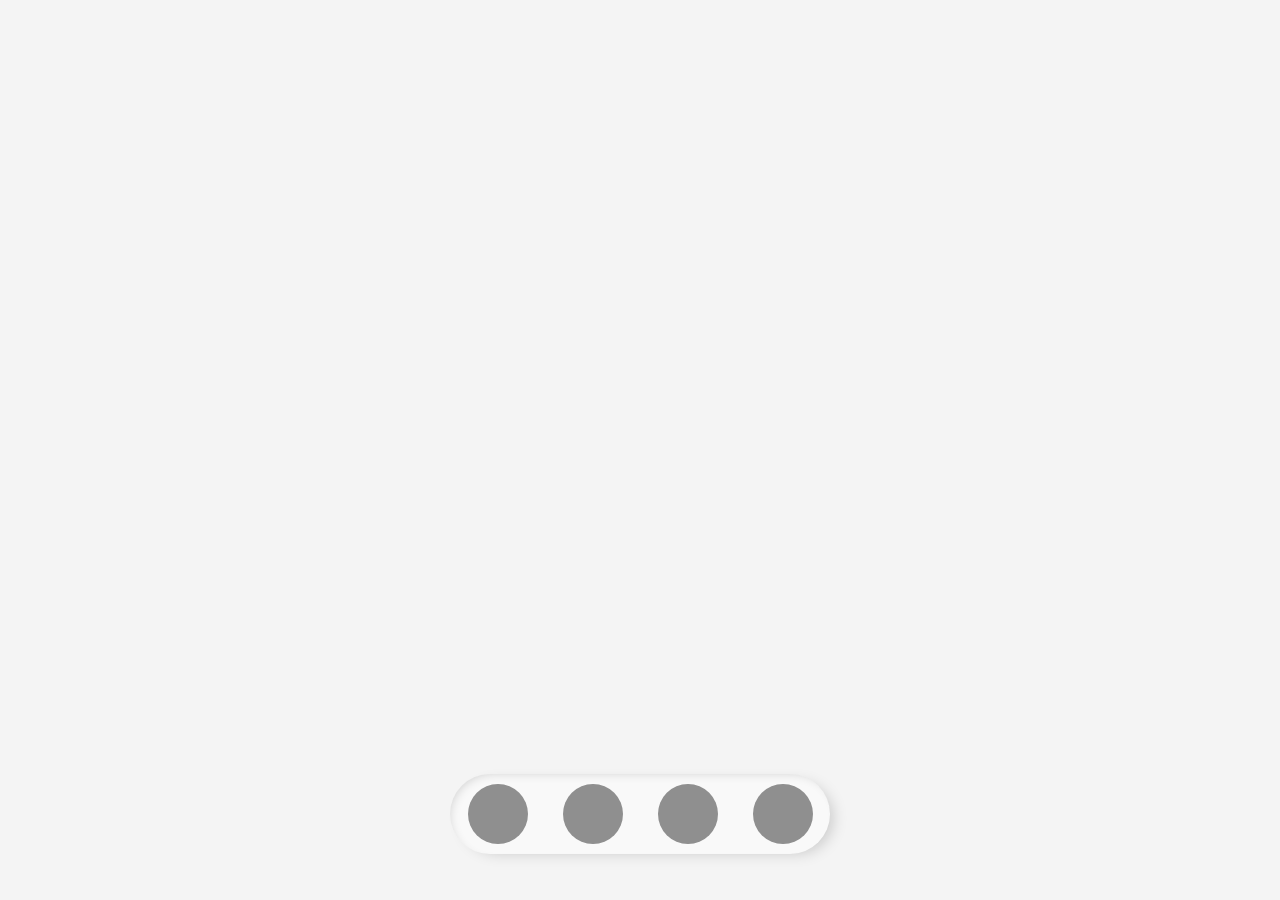
==== controlPanel.html @ 7e00757a "first commit" ====
<!DOCTYPE html>
<html lang="en">

<head>
    <meta charset="UTF-8">
    <meta name="viewport" content="width=device-width, initial-scale=1.0">
    <link rel="stylesheet" href="style.css">
    <link rel="icon" href="test.jpg">
    <title>Manager</title>
</head>

<body>

    <header class="container">
        <div class="block-1">
            <div class="inner-block">
                
            </div>
        </div>
        <div class="block-2">
            <div class="inner-block app-block">
                <div class="app-icon icon-click" id="file-app-icon">
                    <div class="icon"></div>
                </div>
                <div class="app-icon icon-click" id="display-app-icon">
                    <div class="icon"></div>
                </div>
                <div class="app-icon icon-click" id="music-app-icon">
                    <div class="icon"></div>
                </div>
                <div class="app-icon icon-click" id="setting-app-icon">
                    <div class="icon"></div>
                </div>
            </div>
        </div>
    </header>

    <section class="file-manager">
        <div class="content">
            <div class="intput-filename">
                    <form class="form-create">
                        <div class="input-filename-group">
                            <div class="input-group">
                                <input type="text" name="foldername" placeholder="Name">
                            </div>
                            <div class="button-create-file-group">
                                <button class="button-cancel">Cancel</button>
                                <button class="button-create" type="submit">Create</button>
                            </div>
                        </div>
                    </form>
            </div>
            <div class="manager">
                <div><a href="/pageUploadFile">UploadFile⬆️</a></div>
                <div class="group-drop">
                    <nav class="head-drop">CreateFoler</nav>
                </div>
            </div>
            <div class="btn-close-window" id="close-file">
                <div class="burger-bar">
                    <img src="arrow-down-solid-full.svg" alt="">
                </div>
            </div>
            <div class="display-data">
                <div>Hello</div>
                <div>Hello</div>
                <div>Hello</div>
                <div>Hello</div>
                <div>Hello</div>
                <div>Hello</div>
                <div>Hello</div>
                <div>Hello</div>
                <div>Hello</div>
                <div>Hello</div>
                <div>Hello</div>
                <div>Hello</div>
                <div>Hello</div>
                <div>Hello</div>
                <div>Hello</div>
                <div>Hello</div>
                <div>Hello</div>
                <div>Hello</div>
                <div>Hello</div>
                <div>Hello</div>
                <div>Hello</div>
                <div>Hello</div>
                <div>Hello</div>
                <div>Hello</div>
                <div>Hello</div>
                <div>Hello</div>
                <div>Hello</div>
                <div>Hello</div>
                <div>Hello</div>
                <div>Hello</div>
                <div>Hello</div>
                <div>Hello</div>
                <div>Hello</div>
                <div>Hello</div>
            </div>
        </div>
    </section>

    <section class="display">
        <div class="content">
            <div class="btn-close-window" id="close-display">
                <div class="burger-bar">
                    <img src="arrow-down-solid-full.svg" alt="">
                </div>
            </div>
            <button class="btn-event" id="btn-clear-display">clear</button>
            <button class="btn-event" id="btn-showImage">showImage</button>
            <button class="btn-event" id="btn-play-music">play</button>
            <button class="btn-event" id="btn-stop-music">stop</button>
        </div>
        <!-- <div class="sound-box">
            <span>sound</span><input type="range" min="0" max="100" class="sound-level">
        </div> -->
    </section>

    <section class="music">
        <div class="content">
            <div class="btn-close-window" id="close-music">
                <div class="burger-bar">
                    <img src="arrow-down-solid-full.svg" alt="">
                </div>
            </div>
        </div>
    </section>

    <section class="setting">
        <div class="content">
            <div class="btn-close-window" id="close-setting">
                <div class="burger-bar">
                    <img src="arrow-down-solid-full.svg" alt="">
                </div>
            </div>
            <a href="/update">update</a>
        </div>
    </section>

    <!-- <a href="/pageUploadFile">uploadFile</a>
    <button class="btn">click</button> -->

    <script src="script.js">

    </script>

</body>

</html>
---- style.css ----
:root {
    --primary-color: #F9F9F9;
    --bg-color: #F4F4F4;
    --shadow-box: 8px 4px 16px -6px rgba(0, 0, 0, 0.2);
    --shadow-box-2: 0 0 16px 0 rgba(0, 0, 0, 0.2);
    --icon-color: rgb(149, 149, 149);
}

* {
    padding: 0;
    margin: 0;
    box-sizing: border-box;
}

.container {
    width: 100svw;
    height: 100svh;
    background: var(--bg-color);
}

/* .block-1, */
.block-2 {
    position: fixed;
    top: 86%;
    left: 50%;
    transform: translateX(-50%);
    width: 80%;
    max-width: 380px;
    height: 80px;
    background: #F9F9F9;
    border-radius: 50rem;
    box-shadow: 8px 4px 16px -6px rgba(0, 0, 0, 0.2);
    /* overflow: hidden; */
    z-index: 2;
}

.inner-block {
    width: 100%;
    height: 100%;
    border-radius: inherit;
    box-shadow: inset 4px 4px 12px -6px rgba(0, 0, 0, 0.2);
}

.app-block {
    width: 100%;
    height: 100%;
    display: flex;
    align-items: center;
    justify-content: space-around;
    /* gap: 2%; */
}

.app-icon {
    display: flex;
    flex-direction: column;
    align-items: center;
    justify-content: center;
}

.icon {
    height: 60px;
    aspect-ratio: 1/1;
    background: rgb(143, 143, 143);
    border-radius: 50%;
    transform: scale(1);
    transition: transform 0.3s;
}

/* App Animation */

.app-icon:hover > .icon {
    transform: scale(1.1);
    transition: transform 0.3s;
}

/* App Animation */


.file-manager, .display, .music, .setting {
    display: flex;
    flex-direction: column;
    gap: 1rem;
    padding: 1rem;
    position: fixed;
    left: 0;
    top: 100%;
    background: var(--bg-color);
    /* overflow: hidden; */
    width: 100svw;
    height: 82svh;
    transition: top 0.3s;
    transition-timing-function: ease-out;
    z-index: 1;
    background: transparent;
    z-index: 1;
}

.btn-close-window {
    position: absolute;
    top: 101%;
    left: 50%;
    transform: translateX(-50%);
}

.burger-bar {
    width: 30px;
    display: grid;
    place-items: center;
    aspect-ratio: 1/1;
    background: none;
    user-select: none;
}

.burger-bar > img{
    opacity: 0.5;
}

/* .bar-1, .bar-2, .bar-3 {
    width: 100%;
    height: 7px;
    margin: 0.2rem 0;
    border-radius: 0.1rem;
}

.bar-1 {
    background: var(--icon-color);
    transform: rotate(45deg) translate(8px , 8px);
}

.bar-2 {
    background: rgba(red, green, blue, 0.0); 
}

.bar-3 {
    background: var(--icon-color);
    transform: rotate(-45deg) translate(6px , -6.5px);
} */

.file-manager .content {
    position: relative;
    display: flex;
    flex-direction: column;
    justify-items: start;
    align-items: start;
    width: 100%;
    height: 100%;
    background: var(--bg-color);
    box-shadow: var(--shadow-box-2);
    border-radius: 1rem;
    padding: 1rem 3rem;
    /* overflow-y: scroll; */
}

.display-data {
    width: 100%;
    height: 100%;
    border-top: 1px solid gray;
    border-bottom: 1px solid gray;
    /* border-radius: 1rem; */
    overflow-y: scroll;
    padding: 0 1rem;
}

.display-data > div {
    padding: 0.5rem;
}

.display-data > div:hover {
    background: rgb(217, 217, 217);
}

/* 1. กำหนดความกว้างของ Scrollbar */
.display-data::-webkit-scrollbar {
  width: 12px;                /* ความกว้างสำหรับแนวตั้ง */
  height: 12px;               /* ความสูงสำหรับแนวนอน */
}

/* 2. ปรับแต่งพื้นหลัง (Track) */
.display-data::-webkit-scrollbar-track {
  background: #ffffff;        /* สีพื้นหลัง */
  border-radius: 10px;        /* ความโค้งมน */
}

/* 3. ปำรบแต่งส่วนที่เลื่อนได้ (Thumb) */
.display-data::-webkit-scrollbar-thumb {
  background: #ababab;           /* สีของแถบเลื่อน */
  border-radius: 10px;        /* ความโค้งมน */
  border: 2px solid #f1f1f1;  /* สร้างช่องว่างรอบ thumb */
}

/* 4. ปรับแต่งเมื่อนำเมาส์ไปวาง (Hover) */
.display-data::-webkit-scrollbar-thumb:hover {
  background: #dbdbdb;           /* สีเมื่อ hover */
}

.content {
    position: relative;
    display: grid;
    grid-template-columns: repeat(auto-fill, minmax(80px, 1fr));
    grid-auto-rows: minmax(80px, auto);
    align-content: end;
    /* justify-content: center; */
    /* grid-auto-flow: row dense; */
    /* direction: rtl; */
    justify-items: center;
    align-items: center;
    gap: 1rem;
    width: 100%;
    height: 100%;
    background: var(--bg-color);
    box-shadow: var(--shadow-box-2);
    border-radius: 1rem;
    padding: 1rem 1rem;
    /* overflow: hidden; */
}

.btn-event {
    width: 80px;
    height: 80px;
}

.manager {
    width: 100%;
    /* height: 50px; */
    /* background: rgb(204, 0, 0); */
    border-radius: 0.5rem;
    display: flex;
    align-items: center;
    justify-content: space-between;
}

.manager a {
    color: black;
    text-decoration: none;
    font-family: Arial, Helvetica, sans-serif;
    user-select: none;
}

.head-drop {
    cursor: default;
    padding: 0.2rem 0.4rem;
    background: var(--bg-color);
    user-select: none;
}

/* CREATE FILE SECTION */
.intput-filename {
    position: absolute;
    top: 0;
    left: 0;
    width: 100%;
    height: 100%;
    display: none;
    place-items: center;
    z-index: 3;
    /* background: rgba(0, 0, 0, 0.3); */
}

.input-filename-group {
    display: flex;
    flex-direction: column;
    gap: 1rem;
    padding: 1rem;
    background: var(--icon-color);
    border-radius: 0.5rem;
    color: white;
}

.button-create-file-group {
    display: flex;
    align-items: center;
    justify-content: space-between;
    padding: 0 1rem;
    
}

.input-group > input {
    padding: 0.2rem;
    border-radius: 0.2rem;
    border: none;
}

.input-group > input:focus {
    outline: none;
}

.button-create-file-group > button{
    border: none;
    padding: 0.3rem;
    border-radius: 0.2rem;
}




/* .sound-box  p , .sound-box  input{
    display: block;
} */


/* File-Manager Style */

/* File-Manager Style */

/* Display Style */

/* Display Style */

/* Music Style */

/* Music Style */

/* Setting Style */

/* Setting Style */

@media screen and (max-width: 768px) {

    .file-manager .content {
        padding: 2rem;
    }

    .display-data {
        padding: 0;
    }

    .block-2 {
        height: 65px;
    }

    .icon {
        height: 50px;
    }
}

@media screen and (min-width: 768px){
    
    .container {
        padding: 1rem 30%;
    }

    .file-manager, .display, .music, .setting {
        padding: 1rem 20%;
    }
}
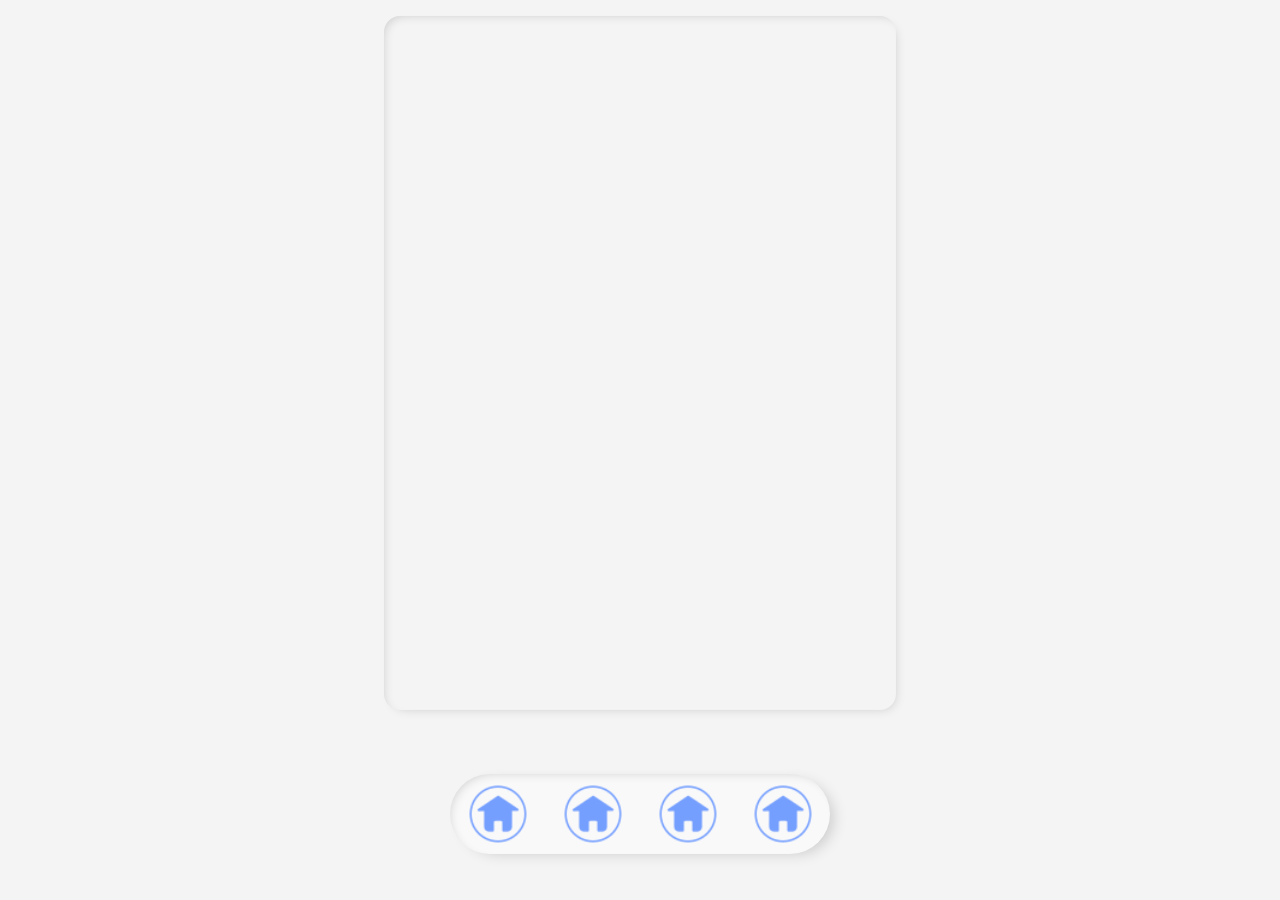
==== commit bf1d73f8: "update icon to UI" ====
--- a/controlPanel.html
+++ b/controlPanel.html
@@ -14,7 +14,9 @@
     <header class="container">
         <div class="block-1">
             <div class="inner-block">
-                
+                <div class="layout-block">
+
+                </div>
             </div>
         </div>
         <div class="block-2">
--- a/style.css
+++ b/style.css
@@ -16,6 +16,13 @@
     width: 100svw;
     height: 100svh;
     background: var(--bg-color);
+}
+
+.block-1 {
+    width: 100%;
+    height: 80%;
+    box-shadow: 4px 4px 12px -6px rgba(0, 0, 0, 0.2);
+    border-radius: 1rem;
 }
 
 /* .block-1, */
@@ -41,6 +48,10 @@
     box-shadow: inset 4px 4px 12px -6px rgba(0, 0, 0, 0.2);
 }
 
+.layout-block {
+    
+}
+
 .app-block {
     width: 100%;
     height: 100%;
@@ -60,17 +71,23 @@
 .icon {
     height: 60px;
     aspect-ratio: 1/1;
-    background: rgb(143, 143, 143);
+    /* background: rgb(143, 143, 143); */
+    background: url("./file_souce/bitmap.png");
+    background-repeat: no-repeat;
+    background-position: center center;
+    background-size: cover;
+    box-shadow: 0 0 0 0 white;
     border-radius: 50%;
     transform: scale(1);
-    transition: transform 0.3s;
+    transition: transform 0.3s, box-shadow 0.3s;
 }
 
 /* App Animation */
 
 .app-icon:hover > .icon {
     transform: scale(1.1);
-    transition: transform 0.3s;
+    box-shadow: 0 0 3px 2px rgb(220, 220, 220);
+    transition: transform 0.3s, box-shadow 0.3s;
 }
 
 /* App Animation */
@@ -340,6 +357,6 @@
     }
 
     .file-manager, .display, .music, .setting {
-        padding: 1rem 20%;
+        padding: 1rem 30%;
     }
 }
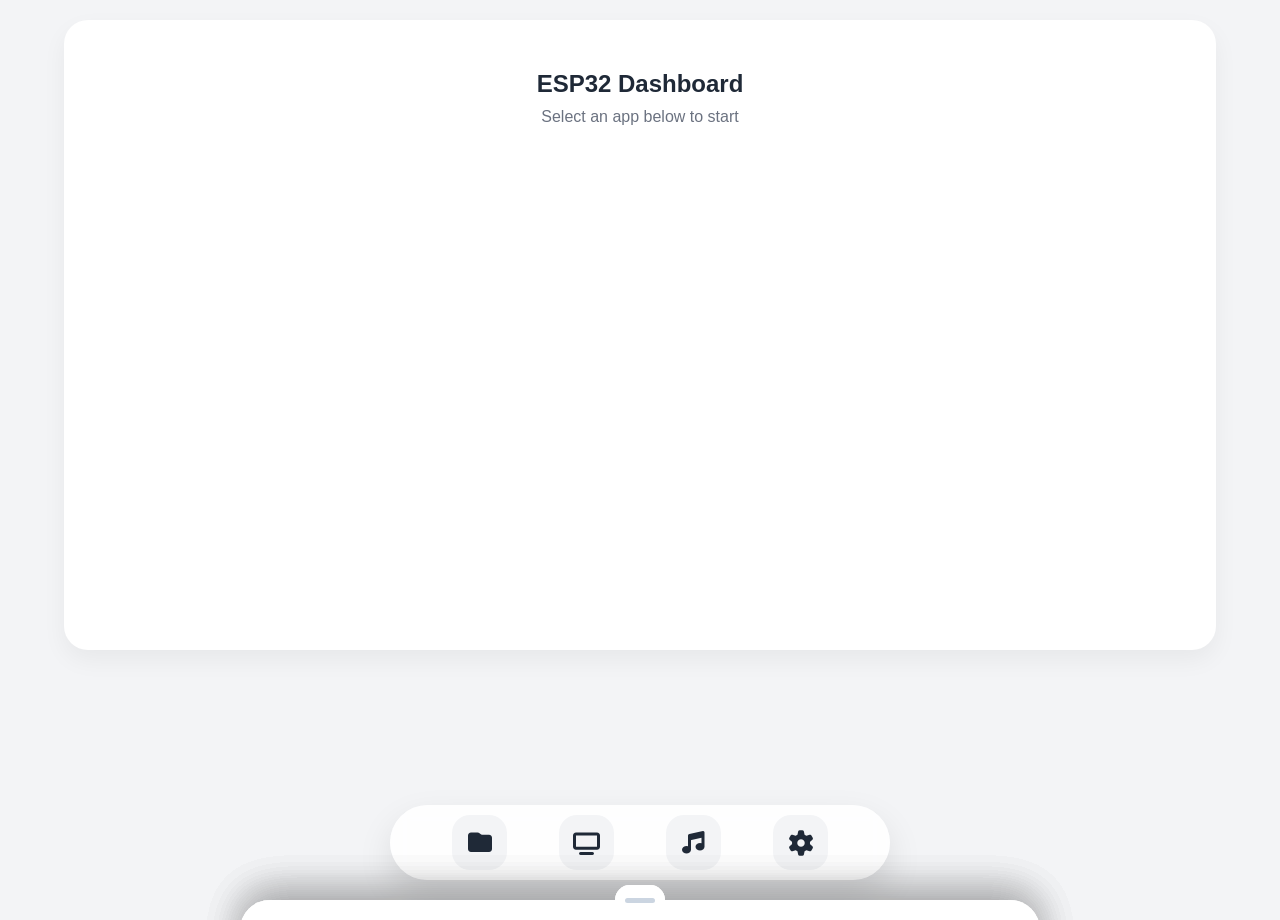
==== commit 97930753: "update music player and preview image after show image on tft display and filemanager section" ====
--- a/controlPanel.html
+++ b/controlPanel.html
@@ -1,152 +1,253 @@
 <!DOCTYPE html>
 <html lang="en">
-
 <head>
     <meta charset="UTF-8">
-    <meta name="viewport" content="width=device-width, initial-scale=1.0">
+    <meta name="viewport" content="width=device-width, initial-scale=1.0, maximum-scale=1.0, user-scalable=no">
     <link rel="stylesheet" href="style.css">
-    <link rel="icon" href="test.jpg">
-    <title>Manager</title>
+    <link rel="stylesheet" href="css/all.min.css">
+    <link rel="stylesheet" href="css/solid.css">
+    <title>Manager Dashboard</title>
 </head>
-
 <body>
 
     <header class="container">
         <div class="block-1">
-            <div class="inner-block">
-                <div class="layout-block">
-
-                </div>
-            </div>
-        </div>
+            <div class="inner-block" style="text-align: center; padding-top: 50px;">
+                <h2>ESP32 Dashboard</h2>
+                <p style="color: #6b7280; margin-top: 10px;">Select an app below to start</p>
+            </div>
+        </div>
+
         <div class="block-2">
             <div class="inner-block app-block">
                 <div class="app-icon icon-click" id="file-app-icon">
-                    <div class="icon"></div>
+                    <div class="icon"><i class="fa-solid fa-folder"></i></div>
                 </div>
                 <div class="app-icon icon-click" id="display-app-icon">
-                    <div class="icon"></div>
+                    <div class="icon"><i class="fa-solid fa-tv"></i></div>
                 </div>
                 <div class="app-icon icon-click" id="music-app-icon">
-                    <div class="icon"></div>
+                    <div class="icon"><i class="fa-solid fa-music"></i></div>
                 </div>
                 <div class="app-icon icon-click" id="setting-app-icon">
-                    <div class="icon"></div>
+                    <div class="icon"><i class="fa-solid fa-gear"></i></div>
                 </div>
             </div>
         </div>
     </header>
 
-    <section class="file-manager">
-        <div class="content">
-            <div class="intput-filename">
-                    <form class="form-create">
-                        <div class="input-filename-group">
-                            <div class="input-group">
-                                <input type="text" name="foldername" placeholder="Name">
+    <section class="file-manager panel-section">
+        <div class="content">
+            <div class="btn-close-window"><div class="burger-bar"></div></div>
+            
+            <div class="panel-header" style="flex-direction: column; align-items: flex-start;">
+                <div style="display: flex; justify-content: space-between; width: 100%; align-items: center; margin-bottom: 15px;">
+                    <h3>File Manager</h3>
+                    <div class="header-actions">
+                    <div style="position: relative; display: inline-block;">
+                        <button class="btn-primary-sm" onclick="toggleDropdown('new-item-dropdown')">
+                            <i class="fa-solid fa-plus"></i> New <i class="fa-solid fa-caret-down" style="margin-left: 2px;"></i>
+                        </button>
+                        
+                        <div id="new-item-dropdown" class="dropdown-content">
+                            <div class="dropdown-item" onclick="openModal('modal-create-folder'); toggleDropdown('new-item-dropdown')">
+                                <i class="fa-solid fa-folder-plus" style="color: #f59e0b; width: 20px;"></i> Folder
                             </div>
-                            <div class="button-create-file-group">
-                                <button class="button-cancel">Cancel</button>
-                                <button class="button-create" type="submit">Create</button>
+                            <div class="dropdown-item" onclick="openModal('modal-create-file'); toggleDropdown('new-item-dropdown')">
+                                <i class="fa-solid fa-file-circle-plus" style="color: var(--primary); width: 20px;"></i> File
                             </div>
                         </div>
+                    </div>
+
+                    <a href="/pageUploadFile" class="btn-secondary-sm"><i class="fa-solid fa-upload"></i> Upload</a>
+                </div>
+                </div>
+                
+                <div style="display: flex; align-items: center; gap: 10px; width: 100%; background: #f1f5f9; padding: 10px; border-radius: 8px;">
+                    <button class="btn-secondary-sm" onclick="goBack()" style="padding: 5px 10px;"><i class="fa-solid fa-arrow-left"></i></button>
+                    <div id="current-path-display" style="font-family: monospace; font-size: 0.9rem; color: #3b82f6;">/</div>
+                </div>
+            </div>
+
+            <div class="display-data" id="file-list-container">
+                <div style="text-align: center; color: gray; padding: 20px;">Loading files...</div>
+            </div>
+        </div>
+    </section>
+
+    <section class="display panel-section">
+        <div class="content">
+            <div class="btn-close-window"><div class="burger-bar"></div></div>
+            <h3 style="margin-bottom: 20px;">Display Control</h3>
+            
+            <div class="grid-controls-3x2">
+                <button class="btn-grid" onclick="sendClearDisplay()">
+                    <i class="fa-solid fa-eraser fa-2x text-danger"></i><span>Clear</span>
+                </button>
+                <button class="btn-grid" onclick="openImagePickerModal()">
+                    <i class="fa-solid fa-image fa-2x text-info"></i><span>Show Image</span>
+                </button>
+                <button class="btn-grid" onclick="openModal('modal-display-settings')">
+                    <i class="fa-solid fa-sliders fa-2x text-muted"></i><span>Settings</span>
+                </button>
+                <button class="btn-grid empty-btn"></button>
+                <button class="btn-grid empty-btn"></button>
+                <button class="btn-grid empty-btn"></button>
+            </div>
+        </div>
+    </section>
+
+    <section class="music panel-section">
+        <div class="content">
+            <div class="btn-close-window"><div class="burger-bar"></div></div>
+            
+            <div class="music-player-container">
+                <div class="vinyl-record"><i class="fa-solid fa-music fa-3x text-muted"></i></div>
+                <h3 class="song-title" id="current-song-title">Select a song to play...</h3>
+                
+                <div class="progress-container">
+                    <span id="time-current">0:00</span>
+                    <input type="range" id="music-progress" value="0" max="100" class="progress-bar-slider">
+                    <span id="time-total">--:--</span>
+                </div>
+
+                <div class="music-controls">
+                    <button class="btn-music" id="btn-music-prev"><i class="fa-solid fa-backward-step"></i></button>
+                    <button class="btn-music play-btn" id="btn-music-play"><i class="fa-solid fa-play"></i></button>
+                    <button class="btn-music" id="btn-music-next"><i class="fa-solid fa-forward-step"></i></button>
+                </div>
+            </div>
+        </div>
+    </section>
+
+    <section class="setting panel-section">
+        <div class="content">
+            <div class="btn-close-window"><div class="burger-bar"></div></div>
+            
+            <div class="settings-wrapper" style="width: 100%; max-width: 400px; margin: 0 auto; overflow-y: auto; padding-bottom: 20px;">
+                <h3 style="margin-bottom: 20px; text-align: center;">System Settings</h3>
+                
+                <div class="control-section" style="background: #f8fafc; padding: 20px; border-radius: 16px; margin-bottom: 20px; border: 1px solid var(--border-color);">
+                    <div style="display: flex; align-items: center; gap: 15px; margin-bottom: 15px;">
+                        <div class="icon" style="background: #e0e7ff; color: var(--primary); height: 45px; width: 45px;"><i class="fa-solid fa-microchip"></i></div>
+                        <div>
+                            <h4 style="margin: 0; font-size: 1rem;">Firmware</h4>
+                            <p style="margin: 0; font-size: 0.8rem; color: var(--text-muted);">Update ESP32 system</p>
+                        </div>
+                    </div>
+                    <a href="/update" class="btn-primary" style="text-align:center; display:block; text-decoration: none; box-shadow: none; background: #eef2ff; color: var(--primary);">
+                        <i class="fa-solid fa-rotate"></i> Update Firmware
+                    </a>
+                </div>
+                
+                <hr style="border: 0; height: 1px; background: var(--border-color); margin: 25px 0;">
+                
+                <div class="control-section">
+                    <h3 style="margin-bottom: 5px;">Change User</h3>
+                    <p style="font-size: 0.85rem; color: var(--text-muted); margin-bottom: 20px;">เปลี่ยนชื่อผู้ใช้และรหัสผ่านสำหรับเข้าสู่ระบบ</p>
+                    
+                    <div id="change-user-msg" style="font-size: 0.85rem; min-height: 20px; margin-bottom: 15px; font-weight: 500; text-align: center;"></div>
+
+                    <form id="changeUserForm" onsubmit="event.preventDefault(); handleChangeUser();">
+                        <div style="margin-bottom: 15px;">
+                            <input type="text" id="new-username" class="modal-input" placeholder="New Username" style="margin: 0;" required>
+                        </div>
+                        <div style="margin-bottom: 20px;">
+                            <input type="password" id="new-password" class="modal-input" placeholder="New Password" style="margin: 0;" required>
+                        </div>
+                        <button type="submit" class="btn-primary" id="btn-change-user" style="width: 100%;"><i class="fa-solid fa-floppy-disk"></i> Save Changes</button>
                     </form>
-            </div>
-            <div class="manager">
-                <div><a href="/pageUploadFile">UploadFile⬆️</a></div>
-                <div class="group-drop">
-                    <nav class="head-drop">CreateFoler</nav>
-                </div>
-            </div>
-            <div class="btn-close-window" id="close-file">
-                <div class="burger-bar">
-                    <img src="arrow-down-solid-full.svg" alt="">
-                </div>
-            </div>
-            <div class="display-data">
-                <div>Hello</div>
-                <div>Hello</div>
-                <div>Hello</div>
-                <div>Hello</div>
-                <div>Hello</div>
-                <div>Hello</div>
-                <div>Hello</div>
-                <div>Hello</div>
-                <div>Hello</div>
-                <div>Hello</div>
-                <div>Hello</div>
-                <div>Hello</div>
-                <div>Hello</div>
-                <div>Hello</div>
-                <div>Hello</div>
-                <div>Hello</div>
-                <div>Hello</div>
-                <div>Hello</div>
-                <div>Hello</div>
-                <div>Hello</div>
-                <div>Hello</div>
-                <div>Hello</div>
-                <div>Hello</div>
-                <div>Hello</div>
-                <div>Hello</div>
-                <div>Hello</div>
-                <div>Hello</div>
-                <div>Hello</div>
-                <div>Hello</div>
-                <div>Hello</div>
-                <div>Hello</div>
-                <div>Hello</div>
-                <div>Hello</div>
-                <div>Hello</div>
-            </div>
-        </div>
-    </section>
-
-    <section class="display">
-        <div class="content">
-            <div class="btn-close-window" id="close-display">
-                <div class="burger-bar">
-                    <img src="arrow-down-solid-full.svg" alt="">
-                </div>
-            </div>
-            <button class="btn-event" id="btn-clear-display">clear</button>
-            <button class="btn-event" id="btn-showImage">showImage</button>
-            <button class="btn-event" id="btn-play-music">play</button>
-            <button class="btn-event" id="btn-stop-music">stop</button>
-        </div>
-        <!-- <div class="sound-box">
-            <span>sound</span><input type="range" min="0" max="100" class="sound-level">
-        </div> -->
-    </section>
-
-    <section class="music">
-        <div class="content">
-            <div class="btn-close-window" id="close-music">
-                <div class="burger-bar">
-                    <img src="arrow-down-solid-full.svg" alt="">
-                </div>
-            </div>
-        </div>
-    </section>
-
-    <section class="setting">
-        <div class="content">
-            <div class="btn-close-window" id="close-setting">
-                <div class="burger-bar">
-                    <img src="arrow-down-solid-full.svg" alt="">
-                </div>
-            </div>
-            <a href="/update">update</a>
-        </div>
-    </section>
-
-    <!-- <a href="/pageUploadFile">uploadFile</a>
-    <button class="btn">click</button> -->
-
-    <script src="script.js">
-
-    </script>
-
+                </div>
+            </div>
+        </div>
+    </section>
+
+    <div class="modal-overlay" id="modal-overlay"></div>
+
+    <div class="modal-box" id="modal-file-options">
+        <h3 id="selected-file-name" style="margin-bottom: 15px; text-align: center;">filename.txt</h3>
+        <div style="display: flex; flex-direction: column; gap: 10px;">
+            <button class="btn-action-modal btn-info" onclick="readFile()">📖 Read File</button>
+            <button class="btn-action-modal btn-warning" onclick="openModal('modal-edit-file')">✏️ Rename / Edit</button>
+            <button class="btn-action-modal btn-danger" onclick="openModal('modal-delete-file')">🗑️ Delete</button>
+            <button class="btn-action-modal btn-secondary" onclick="closeModals()">Cancel</button>
+        </div>
+    </div>
+
+    <div class="modal-box" id="modal-create-file">
+        <h3>Create New File</h3>
+        <input type="text" id="input-new-filename" class="modal-input" placeholder="Enter filename (e.g. text.txt)">
+        <div class="modal-btn-group">
+            <button class="btn-secondary" onclick="closeModals()">Cancel</button>
+            <button class="btn-primary" onclick="createFile()">Create</button>
+        </div>
+    </div>
+
+    <div class="modal-box" id="modal-create-folder">
+        <h3>Create New Folder</h3>
+        <input type="text" id="input-new-foldername" class="modal-input" placeholder="Enter folder name">
+        <div class="modal-btn-group">
+            <button class="btn-secondary" onclick="closeModals()">Cancel</button>
+            <button class="btn-primary" style="background: #f59e0b;" onclick="createFolder()">Create</button>
+        </div>
+    </div>
+
+    <div class="modal-box" id="modal-edit-file">
+        <h3>Rename File</h3>
+        <input type="text" id="input-edit-filename" class="modal-input" placeholder="New filename">
+        <div class="modal-btn-group">
+            <button class="btn-secondary" onclick="closeModals()">Cancel</button>
+            <button class="btn-warning" onclick="editFile()">Save</button>
+        </div>
+    </div>
+
+    <div class="modal-box" id="modal-delete-file">
+        <h3 class="text-danger">Confirm Delete</h3>
+        <p style="margin: 15px 0; text-align: center;">Are you sure you want to delete <strong id="delete-target-name"></strong>?</p>
+        <div class="modal-btn-group">
+            <button class="btn-secondary" onclick="closeModals()">Cancel</button>
+            <button class="btn-danger" onclick="deleteFile()">Delete</button>
+        </div>
+    </div>
+
+    <div class="modal-box" id="modal-image-picker" style="width: 90%; max-width: 400px; padding: 20px;">
+        <h3 style="margin-bottom: 15px; text-align: center;">Select Image</h3>
+        
+        <div style="display: flex; align-items: center; gap: 8px; width: 100%; background: #f1f5f9; padding: 8px; border-radius: 8px; margin-bottom: 10px;">
+            <button class="btn-secondary-sm" onclick="goBackPickerDisplay()" style="padding: 4px 10px;"><i class="fa-solid fa-arrow-left"></i></button>
+            <div id="picker-path-display" style="font-family: monospace; font-size: 0.85rem; color: #3b82f6; overflow: hidden; text-overflow: ellipsis; white-space: nowrap;">/main</div>
+        </div>
+
+        <div id="picker-file-list-container" style="max-height: 200px; overflow-y: auto; border: 1px solid var(--border-color); border-radius: 8px; padding: 5px; margin-bottom: 15px; background: white;">
+            <div style="text-align: center; color: gray; padding: 20px;">Loading...</div>
+        </div>
+
+        <div id="image-picker-preview-container" style="width: 100%; height: 140px; border: 2px dashed #cbd5e1; border-radius: 12px; display: flex; justify-content: center; align-items: center; color: #94a3b8; overflow: hidden; margin-bottom: 15px; background: white;">
+            <i class="fa-solid fa-image" style="font-size: 2.5rem;"></i>
+            <img id="image-picker-preview" src="" alt="Preview" style="max-width: 100%; max-height: 100%; display: none; object-fit: contain;">
+        </div>
+
+        <div class="modal-btn-group">
+            <button class="btn-secondary" onclick="closeModals()">Cancel</button>
+            <button class="btn-primary" id="btn-confirm-show-image" style="background: #3b82f6;" onclick="confirmShowImage()" disabled>
+                <i class="fa-solid fa-display"></i> Show
+            </button>
+        </div>
+    </div>
+
+    <div class="modal-box hide-scrollbar" id="modal-display-settings" style="max-height: 80vh; overflow-y: auto;">
+        <h3 style="margin-bottom: 15px; position: sticky; top:0; background:#fff; padding-bottom:10px; z-index: 5;">
+            Display Settings
+        </h3>
+        
+        <div class="toggle-list" id="display-settings-list">
+            </div>
+        
+        <div class="modal-btn-group" style="margin-top: 20px;">
+            <button class="btn-primary" style="width: 100%;" onclick="closeModals()">Done</button>
+        </div>
+    </div>
+
+    <script src="script.js"></script>
 </body>
-
 </html>
--- a/style.css
+++ b/style.css
@@ -1,362 +1,258 @@
 :root {
-    --primary-color: #F9F9F9;
-    --bg-color: #F4F4F4;
-    --shadow-box: 8px 4px 16px -6px rgba(0, 0, 0, 0.2);
-    --shadow-box-2: 0 0 16px 0 rgba(0, 0, 0, 0.2);
-    --icon-color: rgb(149, 149, 149);
-}
-
-* {
-    padding: 0;
-    margin: 0;
-    box-sizing: border-box;
-}
-
-.container {
-    width: 100svw;
-    height: 100svh;
-    background: var(--bg-color);
-}
-
+    --primary: #4f46e5;
+    --primary-hover: #4338ca;
+    --bg-color: #f3f4f6;
+    --card-bg: #ffffff;
+    --danger: #ef4444;
+    --warning: #f59e0b;
+    --info: #3b82f6;
+    --text-dark: #1f2937;
+    --text-muted: #6b7280;
+    --border-color: #e5e7eb;
+}
+
+* { padding: 0; margin: 0; box-sizing: border-box; font-family: -apple-system, BlinkMacSystemFont, 'Segoe UI', Roboto, Helvetica, Arial, sans-serif; }
+
+body { background: var(--bg-color); color: var(--text-dark); overflow: hidden; touch-action: manipulation; }
+
+/* Responsive Container */
+.container { width: 100vw; height: 100vh; position: relative; }
+
+/* Main Dashboard Block */
 .block-1 {
+    width: 90%; height: 70vh; margin: 20px auto;
+    background: var(--card-bg); border-radius: 24px;
+    box-shadow: 0 10px 25px rgba(0,0,0,0.05); overflow: hidden;
+}
+
+.inner-block { width: 100%; height: 100%; padding: 20px; }
+
+/* Mobile Dock Style */
+.block-2 {
+    position: fixed; bottom: 20px; left: 50%; transform: translateX(-50%);
+    width: 90%; max-width: 500px; height: 75px;
+    background: rgba(255, 255, 255, 0.9); backdrop-filter: blur(10px);
+    border-radius: 40px; box-shadow: 0 15px 35px rgba(0,0,0,0.1); z-index: 10;
+}
+
+.app-block { display: flex; align-items: center; justify-content: space-evenly; height: 100%; padding: 0 10px; }
+.app-icon { cursor: pointer; -webkit-tap-highlight-color: transparent; }
+.icon {
+    height: 55px; width: 55px; background: #f3f4f6; color: var(--text-dark);
+    border-radius: 18px; display: flex; justify-content: center; align-items: center;
+    font-size: 24px; transition: 0.2s ease-out;
+}
+.app-icon:active .icon, .app-icon:hover .icon { transform: translateY(-5px) scale(1.05); background: var(--primary); color: white; box-shadow: 0 8px 15px rgba(79,70,229,0.3); }
+
+/* Sliding Panels */
+.panel-section {
+    position: fixed; left: 0; top: 100%; width: 100vw; height: 88vh;
+    background: transparent; transition: top 0.35s cubic-bezier(0.2, 0.8, 0.2, 1);
+    z-index: 20; display: flex; justify-content: center;
+}
+.panel-section .content {
+    background: var(--card-bg); width: 100%; max-width: 800px; height: 100%;
+    border-radius: 30px 30px 0 0; box-shadow: 0 -10px 40px rgba(0,0,0,0.1);
+    padding: 30px 20px; position: relative; display: flex; flex-direction: column;
+}
+
+/* Close indicator */
+.btn-close-window {
+    position: absolute; top: -15px; left: 50%; transform: translateX(-50%);
+    background: var(--card-bg); border-radius: 20px; width: 50px; height: 30px;
+    display: flex; justify-content: center; align-items: center; cursor: pointer;
+}
+.burger-bar { width: 30px; height: 5px; background: #cbd5e1; border-radius: 5px; }
+
+/* File Manager UI */
+.panel-header { display: flex; justify-content: space-between; align-items: center; margin-bottom: 15px; flex-wrap: wrap; gap: 10px;}
+.header-actions { display: flex; gap: 10px; }
+.btn-primary-sm, .btn-secondary-sm {
+    padding: 8px 12px; border: none; border-radius: 8px; font-weight: 600; font-size: 0.85rem; cursor: pointer; text-decoration: none; color: white; display: inline-flex; align-items: center; gap: 5px;
+}
+.btn-primary-sm { background: var(--primary); }
+.btn-secondary-sm { background: var(--text-muted); }
+
+.display-data { flex-grow: 1; overflow-y: auto; border: 1px solid var(--border-color); border-radius: 12px; padding: 10px; background: #f8fafc;}
+.file-item {
+    display: flex; justify-content: space-between; align-items: center;
+    padding: 15px; border-bottom: 1px solid #e2e8f0; background: white; border-radius: 8px;
+    margin-bottom: 8px; cursor: pointer; transition: 0.2s;
+}
+.file-item:active { background: #eef2ff; transform: scale(0.98); }
+.file-info { display: flex; align-items: center; gap: 10px; font-weight: 500; font-size: 0.95rem; }
+.text-blue { color: #3b82f6; } .text-green { color: #10b981; }
+
+/* Display 3x2 Grid */
+.grid-controls-3x2 {
+    display: grid; grid-template-columns: repeat(3, 1fr); grid-template-rows: repeat(2, 1fr);
+    gap: 15px; height: 60%;
+}
+.btn-grid {
+    background: #f8fafc; border: 1px solid var(--border-color); border-radius: 16px;
+    display: flex; flex-direction: column; justify-content: center; align-items: center;
+    gap: 10px; color: var(--text-dark); font-weight: 600; cursor: pointer; transition: 0.2s;
+    -webkit-tap-highlight-color: transparent;
+}
+.btn-grid:active { background: var(--primary); color: white; transform: scale(0.95); }
+.empty-btn { background: #f1f5f9; border: 1px dashed #cbd5e1; pointer-events: none; }
+
+/* Music Player */
+.music-player-container { text-align: center; display: flex; flex-direction: column; align-items: center; height: 100%; justify-content: center;}
+.vinyl-record {
+    width: 150px; height: 150px; background: #e2e8f0; border-radius: 50%;
+    display: flex; justify-content: center; align-items: center; margin-bottom: 20px;
+    box-shadow: inset 0 0 20px rgba(0,0,0,0.1);
+}
+.song-title { font-size: 1.2rem; margin-bottom: 20px; color: var(--text-dark); }
+.progress-container { width: 100%; max-width: 400px; display: flex; align-items: center; gap: 10px; margin-bottom: 30px; }
+.progress-container span { font-size: 0.85rem; color: var(--text-muted); width: 40px; }
+.progress-bar-slider { flex-grow: 1; accent-color: var(--primary); }
+
+.music-controls { display: flex; gap: 20px; align-items: center; }
+.btn-music {
+    width: 50px; height: 50px; border-radius: 50%; border: none; background: #f1f5f9;
+    color: var(--text-dark); font-size: 1.2rem; cursor: pointer; transition: 0.2s;
+}
+.btn-music:active { background: #e2e8f0; transform: scale(0.9); }
+.play-btn { width: 65px; height: 65px; background: var(--primary); color: white; font-size: 1.5rem; box-shadow: 0 8px 15px rgba(79,70,229,0.3); }
+.play-btn:active { background: var(--primary-hover); }
+
+/* --- LOCAL MODAL SYSTEM --- */
+.modal-overlay {
+    position: fixed; top: 0; left: 0; width: 100vw; height: 100vh;
+    background: rgba(0,0,0,0.4); backdrop-filter: blur(3px);
+    z-index: 100; display: none; opacity: 0; transition: 0.3s;
+}
+.modal-box {
+    position: fixed; top: 50%; left: 50%; transform: translate(-50%, -50%) scale(0.9);
+    width: 90%; max-width: 350px; background: white; border-radius: 20px;
+    padding: 25px; box-shadow: 0 20px 40px rgba(0,0,0,0.2);
+    z-index: 101; display: none; opacity: 0; transition: 0.3s cubic-bezier(0.175, 0.885, 0.32, 1.275);
+}
+.modal-box.active { display: block; opacity: 1; transform: translate(-50%, -50%) scale(1); }
+.modal-overlay.active { display: block; opacity: 1; }
+
+.modal-input {
+    width: 100%; padding: 12px; border: 1px solid var(--border-color); border-radius: 10px;
+    margin: 15px 0; font-size: 1rem; outline: none;
+}
+.modal-input:focus { border-color: var(--primary); }
+
+.modal-btn-group { display: flex; gap: 10px; }
+.modal-btn-group button { flex: 1; padding: 12px; border: none; border-radius: 10px; font-weight: 600; font-size: 1rem; cursor: pointer; transition: 0.2s; }
+.btn-primary { background: var(--primary); color: white; }
+.btn-secondary { background: #e5e7eb; color: var(--text-dark); }
+.btn-danger { background: var(--danger); color: white; }
+.btn-warning { background: var(--warning); color: white; }
+.btn-info { background: var(--info); color: white; }
+.text-danger { color: var(--danger); }
+
+.btn-action-modal { width: 100%; padding: 12px; border: none; border-radius: 10px; font-weight: bold; font-size: 1rem; cursor: pointer; margin-bottom: 5px; }
+
+/* ปรับแต่งปุ่ม Primary ให้ดูโมเดิร์นและพรีเมียมขึ้น */
+.btn-primary {
     width: 100%;
-    height: 80%;
-    box-shadow: 4px 4px 12px -6px rgba(0, 0, 0, 0.2);
-    border-radius: 1rem;
-}
-
-/* .block-1, */
-.block-2 {
-    position: fixed;
-    top: 86%;
-    left: 50%;
-    transform: translateX(-50%);
-    width: 80%;
-    max-width: 380px;
-    height: 80px;
-    background: #F9F9F9;
-    border-radius: 50rem;
-    box-shadow: 8px 4px 16px -6px rgba(0, 0, 0, 0.2);
-    /* overflow: hidden; */
-    z-index: 2;
-}
-
-.inner-block {
-    width: 100%;
-    height: 100%;
-    border-radius: inherit;
-    box-shadow: inset 4px 4px 12px -6px rgba(0, 0, 0, 0.2);
-}
-
-.layout-block {
-    
-}
-
-.app-block {
-    width: 100%;
-    height: 100%;
+    padding: 14px; /* เพิ่มความอ้วนของปุ่มให้บาลานซ์กับ Input */
+    background-color: var(--primary);
+    color: white;
+    border: none !important; /* บังคับลบขอบสีดำออก */
+    border-radius: 12px; /* โค้งมนเท่ากับช่อง Input */
+    font-size: 1rem;
+    font-weight: 600;
+    cursor: pointer;
+    transition: all 0.3s ease;
+    box-shadow: 0 4px 12px rgba(79, 70, 229, 0.25); /* เพิ่มเงาให้ปุ่มลอยขึ้นมา */
+    display: flex;
+    justify-content: center;
+    align-items: center;
+    gap: 8px; /* จัดระยะห่างระหว่างไอคอนกับตัวหนังสือ */
+}
+
+/* เอฟเฟกต์ตอนเอาเมาส์ชี้ (หรือตอนแตะค้าง) */
+.btn-primary:hover {
+    background-color: var(--primary-hover);
+    transform: translateY(-2px); /* ยกปุ่มขึ้นนิดนึง */
+    box-shadow: 0 6px 16px rgba(79, 70, 229, 0.4); /* เงาเข้มขึ้น */
+}
+
+/* เอฟเฟกต์ตอนกดปุ่มลงไป */
+.btn-primary:active {
+    transform: translateY(0);
+    box-shadow: 0 2px 8px rgba(79, 70, 229, 0.2);
+}
+
+.btn-primary:disabled {
+    background: #9ca3af;
+    cursor: not-allowed;
+    transform: none;
+    box-shadow: none;
+}
+
+/* Toggles (iOS Style Native CSS) */
+.toggle-item { display: flex; justify-content: space-between; align-items: center; padding: 12px 0; border-bottom: 1px solid #f1f5f9; }
+.toggle-switch { position: relative; width: 50px; height: 26px; }
+.toggle-switch input { opacity: 0; width: 0; height: 0; }
+.slider { position: absolute; cursor: pointer; top: 0; left: 0; right: 0; bottom: 0; background-color: #ccc; transition: .4s; border-radius: 26px; }
+.slider:before { position: absolute; content: ""; height: 20px; width: 20px; left: 3px; bottom: 3px; background-color: white; transition: .4s; border-radius: 50%; }
+input:checked + .slider { background-color: var(--primary); }
+input:checked + .slider:before { transform: translateX(24px); }
+
+/* Landscape Media Query */
+@media (orientation: landscape) and (max-height: 600px) {
+    .block-1 { height: 60vh; }
+    .panel-section .content { flex-direction: row; flex-wrap: wrap; overflow-y: auto;}
+    .grid-controls-3x2 { width: 100%; height: auto; }
+}
+
+/* คลาสสำหรับซ่อน Scrollbar แต่ยังเลื่อนได้ปกติ */
+.hide-scrollbar {
+    -ms-overflow-style: none;  /* สำหรับ Internet Explorer, Edge */
+    scrollbar-width: none;     /* สำหรับ Firefox */
+}
+
+.hide-scrollbar::-webkit-scrollbar {
+    display: none;             /* สำหรับ Chrome, Safari, และ Opera (รวมถึงเบราว์เซอร์บนมือถือส่วนใหญ่) */
+}
+
+/* ================= Dropdown Menu Styles ================= */
+.dropdown-content {
+    display: none; /* ซ่อนไว้เป็นค่าเริ่มต้น */
+    position: absolute;
+    right: 0; /* ให้กล่องขยายไปทางซ้ายขอบชิดขวา */
+    top: 110%; /* ให้อยู่ใต้ปุ่มพอดี */
+    background-color: white;
+    min-width: 130px;
+    box-shadow: 0px 10px 25px rgba(0,0,0,0.15);
+    border-radius: 12px;
+    z-index: 100;
+    overflow: hidden;
+    border: 1px solid var(--border-color);
+}
+
+/* คลาสที่จะถูก JavaScript สั่งเพิ่มเพื่อโชว์เมนู */
+.dropdown-content.show {
+    display: block;
+    animation: fadeInDown 0.2s ease-out; /* เพิ่มลูกเล่นเด้งลงมาเบาๆ */
+}
+
+.dropdown-item {
+    color: var(--text-dark);
+    padding: 12px 16px;
+    cursor: pointer;
     display: flex;
     align-items: center;
-    justify-content: space-around;
-    /* gap: 2%; */
-}
-
-.app-icon {
-    display: flex;
-    flex-direction: column;
-    align-items: center;
-    justify-content: center;
-}
-
-.icon {
-    height: 60px;
-    aspect-ratio: 1/1;
-    /* background: rgb(143, 143, 143); */
-    background: url("./file_souce/bitmap.png");
-    background-repeat: no-repeat;
-    background-position: center center;
-    background-size: cover;
-    box-shadow: 0 0 0 0 white;
-    border-radius: 50%;
-    transform: scale(1);
-    transition: transform 0.3s, box-shadow 0.3s;
-}
-
-/* App Animation */
-
-.app-icon:hover > .icon {
-    transform: scale(1.1);
-    box-shadow: 0 0 3px 2px rgb(220, 220, 220);
-    transition: transform 0.3s, box-shadow 0.3s;
-}
-
-/* App Animation */
-
-
-.file-manager, .display, .music, .setting {
-    display: flex;
-    flex-direction: column;
-    gap: 1rem;
-    padding: 1rem;
-    position: fixed;
-    left: 0;
-    top: 100%;
-    background: var(--bg-color);
-    /* overflow: hidden; */
-    width: 100svw;
-    height: 82svh;
-    transition: top 0.3s;
-    transition-timing-function: ease-out;
-    z-index: 1;
-    background: transparent;
-    z-index: 1;
-}
-
-.btn-close-window {
-    position: absolute;
-    top: 101%;
-    left: 50%;
-    transform: translateX(-50%);
-}
-
-.burger-bar {
-    width: 30px;
-    display: grid;
-    place-items: center;
-    aspect-ratio: 1/1;
-    background: none;
-    user-select: none;
-}
-
-.burger-bar > img{
-    opacity: 0.5;
-}
-
-/* .bar-1, .bar-2, .bar-3 {
-    width: 100%;
-    height: 7px;
-    margin: 0.2rem 0;
-    border-radius: 0.1rem;
-}
-
-.bar-1 {
-    background: var(--icon-color);
-    transform: rotate(45deg) translate(8px , 8px);
-}
-
-.bar-2 {
-    background: rgba(red, green, blue, 0.0); 
-}
-
-.bar-3 {
-    background: var(--icon-color);
-    transform: rotate(-45deg) translate(6px , -6.5px);
-} */
-
-.file-manager .content {
-    position: relative;
-    display: flex;
-    flex-direction: column;
-    justify-items: start;
-    align-items: start;
-    width: 100%;
-    height: 100%;
-    background: var(--bg-color);
-    box-shadow: var(--shadow-box-2);
-    border-radius: 1rem;
-    padding: 1rem 3rem;
-    /* overflow-y: scroll; */
-}
-
-.display-data {
-    width: 100%;
-    height: 100%;
-    border-top: 1px solid gray;
-    border-bottom: 1px solid gray;
-    /* border-radius: 1rem; */
-    overflow-y: scroll;
-    padding: 0 1rem;
-}
-
-.display-data > div {
-    padding: 0.5rem;
-}
-
-.display-data > div:hover {
-    background: rgb(217, 217, 217);
-}
-
-/* 1. กำหนดความกว้างของ Scrollbar */
-.display-data::-webkit-scrollbar {
-  width: 12px;                /* ความกว้างสำหรับแนวตั้ง */
-  height: 12px;               /* ความสูงสำหรับแนวนอน */
-}
-
-/* 2. ปรับแต่งพื้นหลัง (Track) */
-.display-data::-webkit-scrollbar-track {
-  background: #ffffff;        /* สีพื้นหลัง */
-  border-radius: 10px;        /* ความโค้งมน */
-}
-
-/* 3. ปำรบแต่งส่วนที่เลื่อนได้ (Thumb) */
-.display-data::-webkit-scrollbar-thumb {
-  background: #ababab;           /* สีของแถบเลื่อน */
-  border-radius: 10px;        /* ความโค้งมน */
-  border: 2px solid #f1f1f1;  /* สร้างช่องว่างรอบ thumb */
-}
-
-/* 4. ปรับแต่งเมื่อนำเมาส์ไปวาง (Hover) */
-.display-data::-webkit-scrollbar-thumb:hover {
-  background: #dbdbdb;           /* สีเมื่อ hover */
-}
-
-.content {
-    position: relative;
-    display: grid;
-    grid-template-columns: repeat(auto-fill, minmax(80px, 1fr));
-    grid-auto-rows: minmax(80px, auto);
-    align-content: end;
-    /* justify-content: center; */
-    /* grid-auto-flow: row dense; */
-    /* direction: rtl; */
-    justify-items: center;
-    align-items: center;
-    gap: 1rem;
-    width: 100%;
-    height: 100%;
-    background: var(--bg-color);
-    box-shadow: var(--shadow-box-2);
-    border-radius: 1rem;
-    padding: 1rem 1rem;
-    /* overflow: hidden; */
-}
-
-.btn-event {
-    width: 80px;
-    height: 80px;
-}
-
-.manager {
-    width: 100%;
-    /* height: 50px; */
-    /* background: rgb(204, 0, 0); */
-    border-radius: 0.5rem;
-    display: flex;
-    align-items: center;
-    justify-content: space-between;
-}
-
-.manager a {
-    color: black;
-    text-decoration: none;
-    font-family: Arial, Helvetica, sans-serif;
-    user-select: none;
-}
-
-.head-drop {
-    cursor: default;
-    padding: 0.2rem 0.4rem;
-    background: var(--bg-color);
-    user-select: none;
-}
-
-/* CREATE FILE SECTION */
-.intput-filename {
-    position: absolute;
-    top: 0;
-    left: 0;
-    width: 100%;
-    height: 100%;
-    display: none;
-    place-items: center;
-    z-index: 3;
-    /* background: rgba(0, 0, 0, 0.3); */
-}
-
-.input-filename-group {
-    display: flex;
-    flex-direction: column;
-    gap: 1rem;
-    padding: 1rem;
-    background: var(--icon-color);
-    border-radius: 0.5rem;
-    color: white;
-}
-
-.button-create-file-group {
-    display: flex;
-    align-items: center;
-    justify-content: space-between;
-    padding: 0 1rem;
-    
-}
-
-.input-group > input {
-    padding: 0.2rem;
-    border-radius: 0.2rem;
-    border: none;
-}
-
-.input-group > input:focus {
-    outline: none;
-}
-
-.button-create-file-group > button{
-    border: none;
-    padding: 0.3rem;
-    border-radius: 0.2rem;
-}
-
-
-
-
-/* .sound-box  p , .sound-box  input{
-    display: block;
-} */
-
-
-/* File-Manager Style */
-
-/* File-Manager Style */
-
-/* Display Style */
-
-/* Display Style */
-
-/* Music Style */
-
-/* Music Style */
-
-/* Setting Style */
-
-/* Setting Style */
-
-@media screen and (max-width: 768px) {
-
-    .file-manager .content {
-        padding: 2rem;
-    }
-
-    .display-data {
-        padding: 0;
-    }
-
-    .block-2 {
-        height: 65px;
-    }
-
-    .icon {
-        height: 50px;
-    }
-}
-
-@media screen and (min-width: 768px){
-    
-    .container {
-        padding: 1rem 30%;
-    }
-
-    .file-manager, .display, .music, .setting {
-        padding: 1rem 30%;
-    }
+    gap: 8px;
+    font-size: 0.95rem;
+    font-weight: 500;
+    transition: background-color 0.2s;
+}
+
+.dropdown-item:hover, .dropdown-item:active {
+    background-color: #f1f5f9;
+}
+
+@keyframes fadeInDown {
+    from { opacity: 0; transform: translateY(-10px); }
+    to { opacity: 1; transform: translateY(0); }
 }
--- a/css/solid.css
+++ b/css/solid.css
@@ -0,0 +1,31 @@
+/*!
+ * Font Awesome Free 7.2.0 by @fontawesome - https://fontawesome.com
+ * License - https://fontawesome.com/license/free (Icons: CC BY 4.0, Fonts: SIL OFL 1.1, Code: MIT License)
+ * Copyright 2026 Fonticons, Inc.
+ */
+:root, :host {
+  --fa-family-classic: 'Font Awesome 7 Free';
+  --fa-font-solid: normal 900 1em/1 var(--fa-family-classic);
+  /* deprecated: this older custom property will be removed next major release */
+  --fa-style-family-classic: var(--fa-family-classic);
+}
+
+@font-face {
+  font-family: "Font Awesome 7 Free";
+  font-style: normal;
+  font-weight: 900;
+  font-display: block;
+  src: url("../webfonts/fa-solid-900.woff2");
+}
+.fas {
+  --fa-family: var(--fa-family-classic);
+  --fa-style: 900;
+}
+
+.fa-classic {
+  --fa-family: var(--fa-family-classic);
+}
+
+.fa-solid {
+  --fa-style: 900;
+}
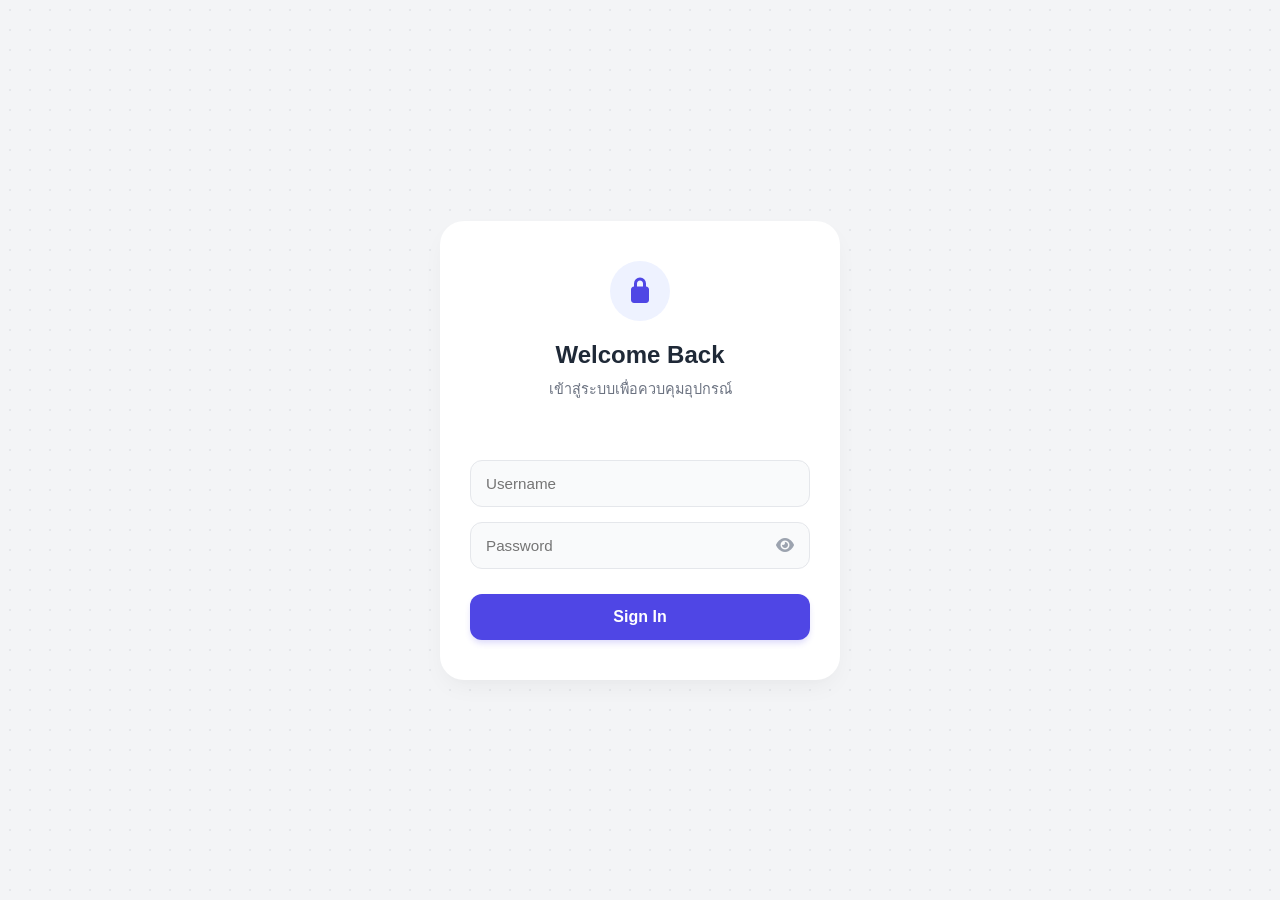
==== commit 7796d550: "update webpage and fix bug" ====
--- a/controlPanel.html
+++ b/controlPanel.html
@@ -6,7 +6,7 @@
     <link rel="stylesheet" href="style.css">
     <link rel="stylesheet" href="css/all.min.css">
     <link rel="stylesheet" href="css/solid.css">
-    <title>Manager Dashboard</title>
+    <title>ToFan OS - Manager Dashboard</title>
 </head>
 <body>
 
@@ -19,15 +19,9 @@
         </div>
 
         <div class="block-2">
-            <div class="inner-block app-block">
+            <div class="inner-block app-block" style="justify-content: center;">
                 <div class="app-icon icon-click" id="file-app-icon">
                     <div class="icon"><i class="fa-solid fa-folder"></i></div>
-                </div>
-                <div class="app-icon icon-click" id="display-app-icon">
-                    <div class="icon"><i class="fa-solid fa-tv"></i></div>
-                </div>
-                <div class="app-icon icon-click" id="music-app-icon">
-                    <div class="icon"><i class="fa-solid fa-music"></i></div>
                 </div>
                 <div class="app-icon icon-click" id="setting-app-icon">
                     <div class="icon"><i class="fa-solid fa-gear"></i></div>
@@ -44,78 +38,32 @@
                 <div style="display: flex; justify-content: space-between; width: 100%; align-items: center; margin-bottom: 15px;">
                     <h3>File Manager</h3>
                     <div class="header-actions">
-                    <div style="position: relative; display: inline-block;">
-                        <button class="btn-primary-sm" onclick="toggleDropdown('new-item-dropdown')">
-                            <i class="fa-solid fa-plus"></i> New <i class="fa-solid fa-caret-down" style="margin-left: 2px;"></i>
-                        </button>
-                        
-                        <div id="new-item-dropdown" class="dropdown-content">
-                            <div class="dropdown-item" onclick="openModal('modal-create-folder'); toggleDropdown('new-item-dropdown')">
-                                <i class="fa-solid fa-folder-plus" style="color: #f59e0b; width: 20px;"></i> Folder
+                        <div style="position: relative; display: inline-block;">
+                            <button class="btn-primary-sm" onclick="toggleDropdown('new-item-dropdown')">
+                                <i class="fa-solid fa-plus"></i> New <i class="fa-solid fa-caret-down" style="margin-left: 2px;"></i>
+                            </button>
+                            
+                            <div id="new-item-dropdown" class="dropdown-content">
+                                <div class="dropdown-item" onclick="openModal('modal-create-folder'); toggleDropdown('new-item-dropdown')">
+                                    <i class="fa-solid fa-folder-plus" style="color: #f59e0b; width: 20px;"></i> Folder
+                                </div>
+                                <div class="dropdown-item" onclick="openModal('modal-create-file'); toggleDropdown('new-item-dropdown')">
+                                    <i class="fa-solid fa-file-circle-plus" style="color: var(--primary); width: 20px;"></i> File
+                                </div>
                             </div>
-                            <div class="dropdown-item" onclick="openModal('modal-create-file'); toggleDropdown('new-item-dropdown')">
-                                <i class="fa-solid fa-file-circle-plus" style="color: var(--primary); width: 20px;"></i> File
-                            </div>
-                        </div>
+                        </div>
+                        <a href="/pageUploadFile/uploadFile.html" class="btn-secondary-sm"><i class="fa-solid fa-upload"></i> Upload</a>
                     </div>
-
-                    <a href="/pageUploadFile" class="btn-secondary-sm"><i class="fa-solid fa-upload"></i> Upload</a>
-                </div>
                 </div>
                 
                 <div style="display: flex; align-items: center; gap: 10px; width: 100%; background: #f1f5f9; padding: 10px; border-radius: 8px;">
                     <button class="btn-secondary-sm" onclick="goBack()" style="padding: 5px 10px;"><i class="fa-solid fa-arrow-left"></i></button>
-                    <div id="current-path-display" style="font-family: monospace; font-size: 0.9rem; color: #3b82f6;">/</div>
+                    <div id="current-path-display" style="font-family: monospace; font-size: 0.9rem; color: #3b82f6;">/main</div>
                 </div>
             </div>
 
             <div class="display-data" id="file-list-container">
                 <div style="text-align: center; color: gray; padding: 20px;">Loading files...</div>
-            </div>
-        </div>
-    </section>
-
-    <section class="display panel-section">
-        <div class="content">
-            <div class="btn-close-window"><div class="burger-bar"></div></div>
-            <h3 style="margin-bottom: 20px;">Display Control</h3>
-            
-            <div class="grid-controls-3x2">
-                <button class="btn-grid" onclick="sendClearDisplay()">
-                    <i class="fa-solid fa-eraser fa-2x text-danger"></i><span>Clear</span>
-                </button>
-                <button class="btn-grid" onclick="openImagePickerModal()">
-                    <i class="fa-solid fa-image fa-2x text-info"></i><span>Show Image</span>
-                </button>
-                <button class="btn-grid" onclick="openModal('modal-display-settings')">
-                    <i class="fa-solid fa-sliders fa-2x text-muted"></i><span>Settings</span>
-                </button>
-                <button class="btn-grid empty-btn"></button>
-                <button class="btn-grid empty-btn"></button>
-                <button class="btn-grid empty-btn"></button>
-            </div>
-        </div>
-    </section>
-
-    <section class="music panel-section">
-        <div class="content">
-            <div class="btn-close-window"><div class="burger-bar"></div></div>
-            
-            <div class="music-player-container">
-                <div class="vinyl-record"><i class="fa-solid fa-music fa-3x text-muted"></i></div>
-                <h3 class="song-title" id="current-song-title">Select a song to play...</h3>
-                
-                <div class="progress-container">
-                    <span id="time-current">0:00</span>
-                    <input type="range" id="music-progress" value="0" max="100" class="progress-bar-slider">
-                    <span id="time-total">--:--</span>
-                </div>
-
-                <div class="music-controls">
-                    <button class="btn-music" id="btn-music-prev"><i class="fa-solid fa-backward-step"></i></button>
-                    <button class="btn-music play-btn" id="btn-music-play"><i class="fa-solid fa-play"></i></button>
-                    <button class="btn-music" id="btn-music-next"><i class="fa-solid fa-forward-step"></i></button>
-                </div>
             </div>
         </div>
     </section>
@@ -165,18 +113,61 @@
     <div class="modal-overlay" id="modal-overlay"></div>
 
     <div class="modal-box" id="modal-file-options">
-        <h3 id="selected-file-name" style="margin-bottom: 15px; text-align: center;">filename.txt</h3>
+        <h3 id="selected-file-name" style="margin-bottom: 15px; text-align: center; word-break: break-all;">filename.txt</h3>
         <div style="display: flex; flex-direction: column; gap: 10px;">
-            <button class="btn-action-modal btn-info" onclick="readFile()">📖 Read File</button>
-            <button class="btn-action-modal btn-warning" onclick="openModal('modal-edit-file')">✏️ Rename / Edit</button>
-            <button class="btn-action-modal btn-danger" onclick="openModal('modal-delete-file')">🗑️ Delete</button>
+            <button class="btn-action-modal btn-info" id="btn-read-file" onclick="readFile()">📖 Read / Preview</button>
+            <button class="btn-action-modal btn-primary" id="btn-edit-text" onclick="openTextEditor()" style="display: none;">📝 Edit Content</button>
+            <button class="btn-action-modal btn-warning" id="btn-rename-file" onclick="openModal('modal-rename-file')">✏️ Rename / Move</button>
+            <button class="btn-action-modal btn-danger" id="btn-delete-file" onclick="openModal('modal-delete-file')">🗑️ Delete</button>
             <button class="btn-action-modal btn-secondary" onclick="closeModals()">Cancel</button>
+        </div>
+    </div>
+
+    <div class="modal-box" id="modal-preview-file" style="width: 90%; max-width: 500px;">
+        <h3 id="preview-filename" style="margin-bottom: 15px; text-align: center; word-break: break-all; color: var(--primary);"></h3>
+        
+        <div id="preview-content-container" style="display: flex; justify-content: center; align-items: center; min-height: 150px; max-height: 350px; overflow: auto; background: #f8fafc; border-radius: 12px; border: 1px solid var(--border-color); padding: 15px;">
+            <div id="preview-loading" style="display: none; color: gray;"><i class="fa-solid fa-spinner fa-spin"></i> Loading...</div>
+            
+            <img id="preview-image" src="" style="display: none; max-width: 100%; max-height: 300px; object-fit: contain; border-radius: 8px;">
+            <pre id="preview-text" style="display: none; width: 100%; height: 100%; margin: 0; white-space: pre-wrap; font-family: monospace; font-size: 0.85rem; color: #333; text-align: left;"></pre>
+            
+            <div id="preview-audio-container" style="display: none; width: 100%; flex-direction: column; align-items: center; gap: 20px;">
+                <div style="width: 90px; height: 90px; background: #e2e8f0; border-radius: 50%; display: flex; justify-content: center; align-items: center; box-shadow: inset 0 0 10px rgba(0,0,0,0.1);">
+                    <i class="fa-solid fa-music fa-2x text-muted"></i>
+                </div>
+                <audio id="preview-audio-element" src=""></audio>
+                
+                <div style="display: flex; align-items: center; width: 100%; gap: 10px;">
+                    <span id="preview-audio-current" style="font-size: 0.8rem; width: 35px; text-align: right; color: var(--text-muted);">0:00</span>
+                    <input type="range" id="preview-audio-seek" value="0" max="100" style="flex-grow: 1; accent-color: var(--primary);">
+                    <span id="preview-audio-total" style="font-size: 0.8rem; width: 35px; color: var(--text-muted);">0:00</span>
+                </div>
+                
+                <button id="preview-audio-play-btn" class="btn-primary" style="width: 60px; height: 60px; border-radius: 50%; padding: 0; display: flex; justify-content: center; align-items: center; font-size: 1.2rem; box-shadow: 0 4px 10px rgba(79,70,229,0.3);">
+                    <i class="fa-solid fa-play" style="margin:0;"></i>
+                </button>
+            </div>
+        </div>
+
+        <div class="modal-btn-group" style="margin-top: 15px;">
+            <button class="btn-secondary" style="width: 100%;" onclick="closeModals()">Close</button>
+        </div>
+    </div>
+
+    <div class="modal-box" id="modal-text-editor" style="width: 90%; max-width: 600px;">
+        <h3>Text Editor</h3>
+        <p id="editor-filename" style="font-size: 0.8rem; color: #64748b; margin-bottom: 10px;"></p>
+        <textarea id="editor-content" style="width: 100%; height: 250px; padding: 10px; border-radius: 8px; border: 1px solid #cbd5e1; font-family: monospace; resize: vertical;"></textarea>
+        <div class="modal-btn-group" style="margin-top: 15px;">
+            <button class="btn-secondary" onclick="closeModals()">Cancel</button>
+            <button class="btn-primary" id="btn-save-text" onclick="saveTextFile()"><i class="fa-solid fa-floppy-disk"></i> Save</button>
         </div>
     </div>
 
     <div class="modal-box" id="modal-create-file">
         <h3>Create New File</h3>
-        <input type="text" id="input-new-filename" class="modal-input" placeholder="Enter filename (e.g. text.txt)">
+        <input type="text" id="input-new-filename" class="modal-input" placeholder="e.g. index.html or config.txt">
         <div class="modal-btn-group">
             <button class="btn-secondary" onclick="closeModals()">Cancel</button>
             <button class="btn-primary" onclick="createFile()">Create</button>
@@ -192,9 +183,10 @@
         </div>
     </div>
 
-    <div class="modal-box" id="modal-edit-file">
-        <h3>Rename File</h3>
-        <input type="text" id="input-edit-filename" class="modal-input" placeholder="New filename">
+    <div class="modal-box" id="modal-rename-file">
+        <h3>Rename / Move File</h3>
+        <p style="font-size: 0.8rem; color: #64748b; margin-bottom: 10px;">You can change the name or type a new folder path to move it.</p>
+        <input type="text" id="input-edit-filename" class="modal-input" placeholder="e.g. /main/new_folder/new_name.txt">
         <div class="modal-btn-group">
             <button class="btn-secondary" onclick="closeModals()">Cancel</button>
             <button class="btn-warning" onclick="editFile()">Save</button>
@@ -203,48 +195,10 @@
 
     <div class="modal-box" id="modal-delete-file">
         <h3 class="text-danger">Confirm Delete</h3>
-        <p style="margin: 15px 0; text-align: center;">Are you sure you want to delete <strong id="delete-target-name"></strong>?</p>
+        <p style="margin: 15px 0; text-align: center;">Are you sure you want to delete <br><strong id="delete-target-name"></strong>?</p>
         <div class="modal-btn-group">
             <button class="btn-secondary" onclick="closeModals()">Cancel</button>
             <button class="btn-danger" onclick="deleteFile()">Delete</button>
-        </div>
-    </div>
-
-    <div class="modal-box" id="modal-image-picker" style="width: 90%; max-width: 400px; padding: 20px;">
-        <h3 style="margin-bottom: 15px; text-align: center;">Select Image</h3>
-        
-        <div style="display: flex; align-items: center; gap: 8px; width: 100%; background: #f1f5f9; padding: 8px; border-radius: 8px; margin-bottom: 10px;">
-            <button class="btn-secondary-sm" onclick="goBackPickerDisplay()" style="padding: 4px 10px;"><i class="fa-solid fa-arrow-left"></i></button>
-            <div id="picker-path-display" style="font-family: monospace; font-size: 0.85rem; color: #3b82f6; overflow: hidden; text-overflow: ellipsis; white-space: nowrap;">/main</div>
-        </div>
-
-        <div id="picker-file-list-container" style="max-height: 200px; overflow-y: auto; border: 1px solid var(--border-color); border-radius: 8px; padding: 5px; margin-bottom: 15px; background: white;">
-            <div style="text-align: center; color: gray; padding: 20px;">Loading...</div>
-        </div>
-
-        <div id="image-picker-preview-container" style="width: 100%; height: 140px; border: 2px dashed #cbd5e1; border-radius: 12px; display: flex; justify-content: center; align-items: center; color: #94a3b8; overflow: hidden; margin-bottom: 15px; background: white;">
-            <i class="fa-solid fa-image" style="font-size: 2.5rem;"></i>
-            <img id="image-picker-preview" src="" alt="Preview" style="max-width: 100%; max-height: 100%; display: none; object-fit: contain;">
-        </div>
-
-        <div class="modal-btn-group">
-            <button class="btn-secondary" onclick="closeModals()">Cancel</button>
-            <button class="btn-primary" id="btn-confirm-show-image" style="background: #3b82f6;" onclick="confirmShowImage()" disabled>
-                <i class="fa-solid fa-display"></i> Show
-            </button>
-        </div>
-    </div>
-
-    <div class="modal-box hide-scrollbar" id="modal-display-settings" style="max-height: 80vh; overflow-y: auto;">
-        <h3 style="margin-bottom: 15px; position: sticky; top:0; background:#fff; padding-bottom:10px; z-index: 5;">
-            Display Settings
-        </h3>
-        
-        <div class="toggle-list" id="display-settings-list">
-            </div>
-        
-        <div class="modal-btn-group" style="margin-top: 20px;">
-            <button class="btn-primary" style="width: 100%;" onclick="closeModals()">Done</button>
         </div>
     </div>
 
--- a/style.css
+++ b/style.css
@@ -27,20 +27,19 @@
 
 .inner-block { width: 100%; height: 100%; padding: 20px; }
 
-/* Mobile Dock Style */
+/* Mobile Dock Style (อัปเดตให้รองรับไอคอน + ตัวหนังสือ) */
 .block-2 {
-    position: fixed; bottom: 20px; left: 50%; transform: translateX(-50%);
-    width: 90%; max-width: 500px; height: 75px;
+    position: fixed; bottom: 20px; left: 50%; transform: translateX(-50%); max-width: 400px; height: 70px; 
     background: rgba(255, 255, 255, 0.9); backdrop-filter: blur(10px);
-    border-radius: 40px; box-shadow: 0 15px 35px rgba(0,0,0,0.1); z-index: 10;
+    border-radius: 30px; box-shadow: 0 15px 35px rgba(0,0,0,0.1); z-index: 10;
 }
 
-.app-block { display: flex; align-items: center; justify-content: space-evenly; height: 100%; padding: 0 10px; }
-.app-icon { cursor: pointer; -webkit-tap-highlight-color: transparent; }
+.app-block { display: flex; align-items: center; justify-content: center; height: 100%; padding: 0 10px; }
+.app-icon { cursor: pointer; -webkit-tap-highlight-color: transparent; display: flex; flex-direction: column; align-items: center; justify-content: center; margin: 0 0.5rem;}
 .icon {
-    height: 55px; width: 55px; background: #f3f4f6; color: var(--text-dark);
-    border-radius: 18px; display: flex; justify-content: center; align-items: center;
-    font-size: 24px; transition: 0.2s ease-out;
+    height: 50px; width: 50px; background: #f3f4f6; color: var(--text-dark);
+    border-radius: 16px; display: flex; justify-content: center; align-items: center;
+    font-size: 22px; transition: 0.2s ease-out;
 }
 .app-icon:active .icon, .app-icon:hover .icon { transform: translateY(-5px) scale(1.05); background: var(--primary); color: white; box-shadow: 0 8px 15px rgba(79,70,229,0.3); }
 
@@ -81,42 +80,6 @@
 }
 .file-item:active { background: #eef2ff; transform: scale(0.98); }
 .file-info { display: flex; align-items: center; gap: 10px; font-weight: 500; font-size: 0.95rem; }
-.text-blue { color: #3b82f6; } .text-green { color: #10b981; }
-
-/* Display 3x2 Grid */
-.grid-controls-3x2 {
-    display: grid; grid-template-columns: repeat(3, 1fr); grid-template-rows: repeat(2, 1fr);
-    gap: 15px; height: 60%;
-}
-.btn-grid {
-    background: #f8fafc; border: 1px solid var(--border-color); border-radius: 16px;
-    display: flex; flex-direction: column; justify-content: center; align-items: center;
-    gap: 10px; color: var(--text-dark); font-weight: 600; cursor: pointer; transition: 0.2s;
-    -webkit-tap-highlight-color: transparent;
-}
-.btn-grid:active { background: var(--primary); color: white; transform: scale(0.95); }
-.empty-btn { background: #f1f5f9; border: 1px dashed #cbd5e1; pointer-events: none; }
-
-/* Music Player */
-.music-player-container { text-align: center; display: flex; flex-direction: column; align-items: center; height: 100%; justify-content: center;}
-.vinyl-record {
-    width: 150px; height: 150px; background: #e2e8f0; border-radius: 50%;
-    display: flex; justify-content: center; align-items: center; margin-bottom: 20px;
-    box-shadow: inset 0 0 20px rgba(0,0,0,0.1);
-}
-.song-title { font-size: 1.2rem; margin-bottom: 20px; color: var(--text-dark); }
-.progress-container { width: 100%; max-width: 400px; display: flex; align-items: center; gap: 10px; margin-bottom: 30px; }
-.progress-container span { font-size: 0.85rem; color: var(--text-muted); width: 40px; }
-.progress-bar-slider { flex-grow: 1; accent-color: var(--primary); }
-
-.music-controls { display: flex; gap: 20px; align-items: center; }
-.btn-music {
-    width: 50px; height: 50px; border-radius: 50%; border: none; background: #f1f5f9;
-    color: var(--text-dark); font-size: 1.2rem; cursor: pointer; transition: 0.2s;
-}
-.btn-music:active { background: #e2e8f0; transform: scale(0.9); }
-.play-btn { width: 65px; height: 65px; background: var(--primary); color: white; font-size: 1.5rem; box-shadow: 0 8px 15px rgba(79,70,229,0.3); }
-.play-btn:active { background: var(--primary-hover); }
 
 /* --- LOCAL MODAL SYSTEM --- */
 .modal-overlay {
@@ -139,9 +102,16 @@
 }
 .modal-input:focus { border-color: var(--primary); }
 
+/* สไตล์สำหรับ Textarea (Text Editor) */
+.modal-box textarea {
+    width: 100%; padding: 12px; border: 1px solid var(--border-color); border-radius: 10px;
+    margin: 10px 0 15px 0; font-size: 0.9rem; font-family: monospace; outline: none; resize: vertical;
+    background-color: #f8fafc; transition: 0.2s;
+}
+.modal-box textarea:focus { border-color: var(--primary); background-color: #ffffff; }
+
 .modal-btn-group { display: flex; gap: 10px; }
 .modal-btn-group button { flex: 1; padding: 12px; border: none; border-radius: 10px; font-weight: 600; font-size: 1rem; cursor: pointer; transition: 0.2s; }
-.btn-primary { background: var(--primary); color: white; }
 .btn-secondary { background: #e5e7eb; color: var(--text-dark); }
 .btn-danger { background: var(--danger); color: white; }
 .btn-warning { background: var(--warning); color: white; }
@@ -150,44 +120,17 @@
 
 .btn-action-modal { width: 100%; padding: 12px; border: none; border-radius: 10px; font-weight: bold; font-size: 1rem; cursor: pointer; margin-bottom: 5px; }
 
-/* ปรับแต่งปุ่ม Primary ให้ดูโมเดิร์นและพรีเมียมขึ้น */
+/* ปุ่ม Primary แบบพรีเมียม */
 .btn-primary {
-    width: 100%;
-    padding: 14px; /* เพิ่มความอ้วนของปุ่มให้บาลานซ์กับ Input */
-    background-color: var(--primary);
-    color: white;
-    border: none !important; /* บังคับลบขอบสีดำออก */
-    border-radius: 12px; /* โค้งมนเท่ากับช่อง Input */
-    font-size: 1rem;
-    font-weight: 600;
-    cursor: pointer;
-    transition: all 0.3s ease;
-    box-shadow: 0 4px 12px rgba(79, 70, 229, 0.25); /* เพิ่มเงาให้ปุ่มลอยขึ้นมา */
-    display: flex;
-    justify-content: center;
-    align-items: center;
-    gap: 8px; /* จัดระยะห่างระหว่างไอคอนกับตัวหนังสือ */
+    width: 100%; padding: 14px; background-color: var(--primary); color: white;
+    border: none !important; border-radius: 12px; font-size: 1rem; font-weight: 600;
+    cursor: pointer; transition: all 0.3s ease; box-shadow: 0 4px 12px rgba(79, 70, 229, 0.25);
+    display: flex; justify-content: center; align-items: center; gap: 8px;
 }
 
-/* เอฟเฟกต์ตอนเอาเมาส์ชี้ (หรือตอนแตะค้าง) */
-.btn-primary:hover {
-    background-color: var(--primary-hover);
-    transform: translateY(-2px); /* ยกปุ่มขึ้นนิดนึง */
-    box-shadow: 0 6px 16px rgba(79, 70, 229, 0.4); /* เงาเข้มขึ้น */
-}
-
-/* เอฟเฟกต์ตอนกดปุ่มลงไป */
-.btn-primary:active {
-    transform: translateY(0);
-    box-shadow: 0 2px 8px rgba(79, 70, 229, 0.2);
-}
-
-.btn-primary:disabled {
-    background: #9ca3af;
-    cursor: not-allowed;
-    transform: none;
-    box-shadow: none;
-}
+.btn-primary:hover { background-color: var(--primary-hover); transform: translateY(-2px); box-shadow: 0 6px 16px rgba(79, 70, 229, 0.4); }
+.btn-primary:active { transform: translateY(0); box-shadow: 0 2px 8px rgba(79, 70, 229, 0.2); }
+.btn-primary:disabled { background: #9ca3af; cursor: not-allowed; transform: none; box-shadow: none; }
 
 /* Toggles (iOS Style Native CSS) */
 .toggle-item { display: flex; justify-content: space-between; align-items: center; padding: 12px 0; border-bottom: 1px solid #f1f5f9; }
@@ -202,55 +145,28 @@
 @media (orientation: landscape) and (max-height: 600px) {
     .block-1 { height: 60vh; }
     .panel-section .content { flex-direction: row; flex-wrap: wrap; overflow-y: auto;}
-    .grid-controls-3x2 { width: 100%; height: auto; }
 }
 
-/* คลาสสำหรับซ่อน Scrollbar แต่ยังเลื่อนได้ปกติ */
-.hide-scrollbar {
-    -ms-overflow-style: none;  /* สำหรับ Internet Explorer, Edge */
-    scrollbar-width: none;     /* สำหรับ Firefox */
-}
-
-.hide-scrollbar::-webkit-scrollbar {
-    display: none;             /* สำหรับ Chrome, Safari, และ Opera (รวมถึงเบราว์เซอร์บนมือถือส่วนใหญ่) */
-}
+/* ซ่อน Scrollbar แต่ยังเลื่อนได้ปกติ */
+.hide-scrollbar { -ms-overflow-style: none; scrollbar-width: none; }
+.hide-scrollbar::-webkit-scrollbar { display: none; }
 
 /* ================= Dropdown Menu Styles ================= */
 .dropdown-content {
-    display: none; /* ซ่อนไว้เป็นค่าเริ่มต้น */
-    position: absolute;
-    right: 0; /* ให้กล่องขยายไปทางซ้ายขอบชิดขวา */
-    top: 110%; /* ให้อยู่ใต้ปุ่มพอดี */
-    background-color: white;
-    min-width: 130px;
-    box-shadow: 0px 10px 25px rgba(0,0,0,0.15);
-    border-radius: 12px;
-    z-index: 100;
-    overflow: hidden;
-    border: 1px solid var(--border-color);
+    display: none; position: absolute; right: 0; top: 110%;
+    background-color: white; min-width: 130px; box-shadow: 0px 10px 25px rgba(0,0,0,0.15);
+    border-radius: 12px; z-index: 100; overflow: hidden; border: 1px solid var(--border-color);
 }
 
-/* คลาสที่จะถูก JavaScript สั่งเพิ่มเพื่อโชว์เมนู */
-.dropdown-content.show {
-    display: block;
-    animation: fadeInDown 0.2s ease-out; /* เพิ่มลูกเล่นเด้งลงมาเบาๆ */
+.dropdown-content.show { display: block; animation: fadeInDown 0.2s ease-out; }
+
+.dropdown-item {
+    color: var(--text-dark); padding: 12px 16px; cursor: pointer;
+    display: flex; align-items: center; gap: 8px; font-size: 0.95rem;
+    font-weight: 500; transition: background-color 0.2s;
 }
 
-.dropdown-item {
-    color: var(--text-dark);
-    padding: 12px 16px;
-    cursor: pointer;
-    display: flex;
-    align-items: center;
-    gap: 8px;
-    font-size: 0.95rem;
-    font-weight: 500;
-    transition: background-color 0.2s;
-}
-
-.dropdown-item:hover, .dropdown-item:active {
-    background-color: #f1f5f9;
-}
+.dropdown-item:hover, .dropdown-item:active { background-color: #f1f5f9; }
 
 @keyframes fadeInDown {
     from { opacity: 0; transform: translateY(-10px); }
